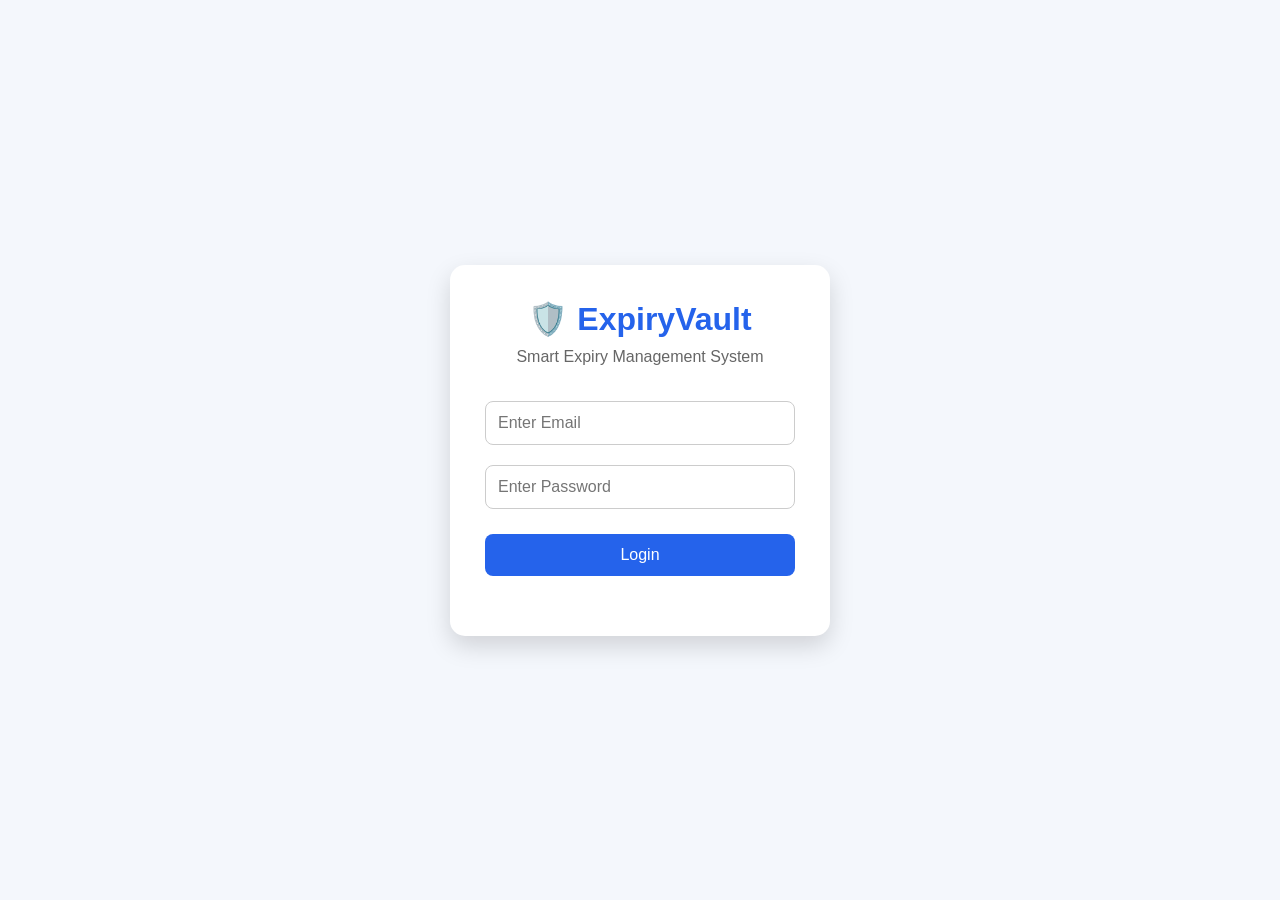
==== frontend/login.html @ ec287362 "Initial commit" ====
<!DOCTYPE html>
<html lang="en">

<head>
    <meta charset="UTF-8">
    <meta name="viewport" content="width=device-width, initial-scale=1.0">
    <title>ExpiryVault Login</title>

    <link rel="stylesheet" href="css/style.css">
</head>

<body>

<div class="login-container">

    <div class="login-box">

        <h1>🛡️ ExpiryVault</h1>

        <p>Smart Expiry Management System</p>

        <input
            id="email"
            type="email"
            placeholder="Enter Email">

        <input
            id="password"
            type="password"
            placeholder="Enter Password">

        <button onclick="login()">
            Login
        </button>

        <p id="message"></p>

    </div>

</div>

<script src="js/script.js"></script>

</body>

</html>
---- frontend/css/style.css ----
*{
    margin:0;
    padding:0;
    box-sizing:border-box;
    font-family:Arial, Helvetica, sans-serif;
}

body{
    background:#f4f7fc;
    color:#333;
}

/* Login Page */

.login-container{
    width:100%;
    height:100vh;
    display:flex;
    justify-content:center;
    align-items:center;
}

.login-box{
    width:380px;
    background:#fff;
    padding:35px;
    border-radius:15px;
    box-shadow:0 10px 25px rgba(0,0,0,0.15);
    text-align:center;
}

.login-box h1{
    color:#2563eb;
    margin-bottom:10px;
}

.login-box p{
    color:#666;
    margin-bottom:25px;
}

input{
    width:100%;
    padding:12px;
    margin:10px 0;
    border:1px solid #ccc;
    border-radius:8px;
    font-size:16px;
}

button{
    width:100%;
    padding:12px;
    margin-top:15px;
    border:none;
    border-radius:8px;
    background:#2563eb;
    color:white;
    font-size:16px;
    cursor:pointer;
    transition:.3s;
}

button:hover{
    background:#1d4ed8;
}

/* Dashboard */

header{
    background:#2563eb;
    color:white;
    padding:18px 30px;
    display:flex;
    justify-content:space-between;
    align-items:center;
}

.logout-btn{
    background:#ef4444;
    padding:10px 18px;
    border-radius:6px;
    cursor:pointer;
    color:white;
    border:none;
}

.container{
    width:95%;
    margin:30px auto;
}

/* Cards */

.cards{
    display:grid;
    grid-template-columns:repeat(auto-fit,minmax(220px,1fr));
    gap:20px;
    margin-bottom:30px;
}

.stat-card{
    background:white;
    border-radius:12px;
    padding:20px;
    box-shadow:0 5px 15px rgba(0,0,0,.1);
}

.stat-card h2{
    color:#2563eb;
    margin-bottom:10px;
}

/* Form */

.form-box{
    background:white;
    padding:25px;
    border-radius:12px;
    box-shadow:0 5px 15px rgba(0,0,0,.1);
    margin-bottom:30px;
}

/* Product Cards */

#productList{
    display:grid;
    grid-template-columns:repeat(auto-fit,minmax(280px,1fr));
    gap:20px;
}

.card{
    background:white;
    padding:20px;
    border-radius:12px;
    box-shadow:0 5px 15px rgba(0,0,0,.1);
}

.card h3{
    color:#2563eb;
    margin-bottom:10px;
}

.card p{
    margin:6px 0;
}

.card button{
    width:48%;
    margin-top:10px;
}

.edit-btn{
    background:#f59e0b;
}

.delete-btn{
    background:#ef4444;
}

.edit-btn:hover{
    background:#d97706;
}

.delete-btn:hover{
    background:#dc2626;
}
#alertBox{

    background:#fff3cd;
    color:#856404;
    padding:15px;
    border-radius:10px;
    border:1px solid #ffeeba;
    margin:20px 0;
    display:none;

}
#categorySummary{

    display:flex;
    flex-wrap:wrap;
    gap:15px;
    margin:20px 0;

}

.summary-card{

    background:#2563eb;
    color:white;
    padding:15px 20px;
    border-radius:10px;
    font-weight:bold;
    box-shadow:0 5px 10px rgba(0,0,0,.15);

}
.download-btn{

    background:#16a34a;
    color:white;
    border:none;
    padding:12px 18px;
    border-radius:8px;
    cursor:pointer;
    margin-bottom:15px;

}

.download-btn:hover{

    background:#15803d;

}
/* ================= RESPONSIVE ================= */

@media (max-width:768px){

header{

display:flex;
flex-direction:column;
gap:10px;
text-align:center;

}

.container{

padding:15px;

}

.cards{

display:flex;
flex-direction:column;
gap:15px;

}

.stat-card{

width:100%;

}

.form-box{

width:100%;

}

input,
select,
textarea,
button{

width:100%;
box-sizing:border-box;

}

.chart-container{

width:100%;

}

#categorySummary{

display:flex;
flex-direction:column;

}

.summary-card{

width:100%;
margin-bottom:10px;

}

.card{

width:100%;

}

.notification-panel{

width:95%;

}

.logout-btn,
#darkModeBtn,
.bell-btn{

width:100%;

}

}
.welcome-banner{

background:linear-gradient(135deg,#3498db,#2ecc71);

color:white;

padding:25px;

border-radius:15px;

margin:20px;

text-align:center;

box-shadow:0 5px 15px rgba(0,0,0,.15);

}
/* ================= DARK MODE ================= */

.dark-mode {
    background: #121212;
    color: white;
}

.dark-mode .container,
.dark-mode .form-box,
.dark-mode .card,
.dark-mode .stat-card,
.dark-mode .summary-card,
.dark-mode .ai-box {
    background: #1e1e1e;
    color: white;
    border: 1px solid #333;
}

.dark-mode input,
.dark-mode select,
.dark-mode textarea {
    background: #2b2b2b;
    color: white;
    border: 1px solid #555;
}

.dark-mode button {
    background: #3498db;
    color: white;
}
.dark-mode .chart-container{

    background:#1f1f1f;

}
.chart-container{

    width:90%;

    max-width:700px;

    margin:30px auto;

    background:white;

    padding:20px;

    border-radius:10px;

    box-shadow:0 0 10px rgba(0,0,0,0.1);

}
.bell-btn{

    background:#3498db;
    color:white;
    border:none;
    padding:10px 15px;
    border-radius:50px;
    cursor:pointer;
    font-size:18px;

}

.notification-panel{

    display:none;
    width:350px;
    background:white;
    border-radius:10px;
    padding:15px;
    margin:20px auto;
    box-shadow:0 0 10px rgba(0,0,0,0.2);

}

.dark-mode .notification-panel{

    background:#1f1f1f;
    color:white;

}

/* Responsive */

@media(max-width:768px){

header{
    flex-direction:column;
    gap:15px;
}

.container{
    width:92%;
}
.ai-box{

    background:white;
    padding:20px;
    border-radius:12px;
    margin-top:30px;
    box-shadow:0 5px 15px rgba(0,0,0,.1);

}

.ai-box textarea{

    width:100%;
    height:120px;
    resize:none;
    padding:10px;
    border-radius:8px;

}

#aiResponse{

    margin-top:20px;
    background:#f4f4f4;
    padding:15px;
    border-radius:8px;
    min-height:60px;

}
}
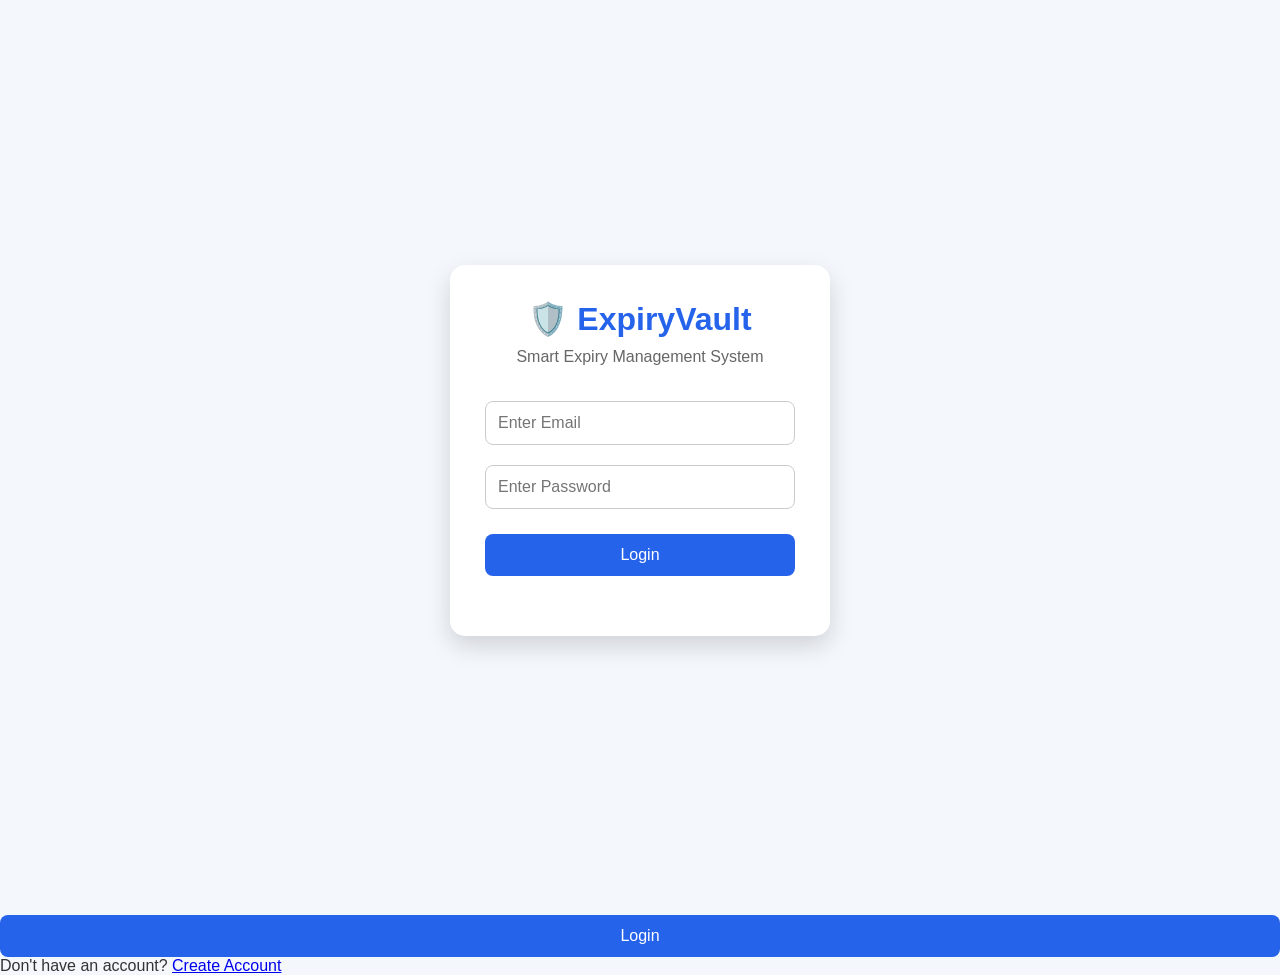
==== commit f308508e: "Added register page" ====
--- a/frontend/login.html
+++ b/frontend/login.html
@@ -38,6 +38,16 @@
     </div>
 
 </div>
+<button onclick="login()" class="login-btn">
+    Login
+</button>
+
+<p class="signup-text">
+    Don't have an account?
+    <a href="register.html">Create Account</a>
+</p>
+
+<p id="message"></p>
 
 <script src="js/script.js"></script>
 
--- a/frontend/css/style.css
+++ b/frontend/css/style.css
@@ -433,7 +433,21 @@
     border-radius:8px;
 
 }
-
+.signup-text{
+    text-align:center;
+    margin-top:20px;
+    font-size:15px;
+}
+
+.signup-text a{
+    color:#007bff;
+    text-decoration:none;
+    font-weight:bold;
+}
+
+.signup-text a:hover{
+    text-decoration:underline;
+}
 #aiResponse{
 
     margin-top:20px;
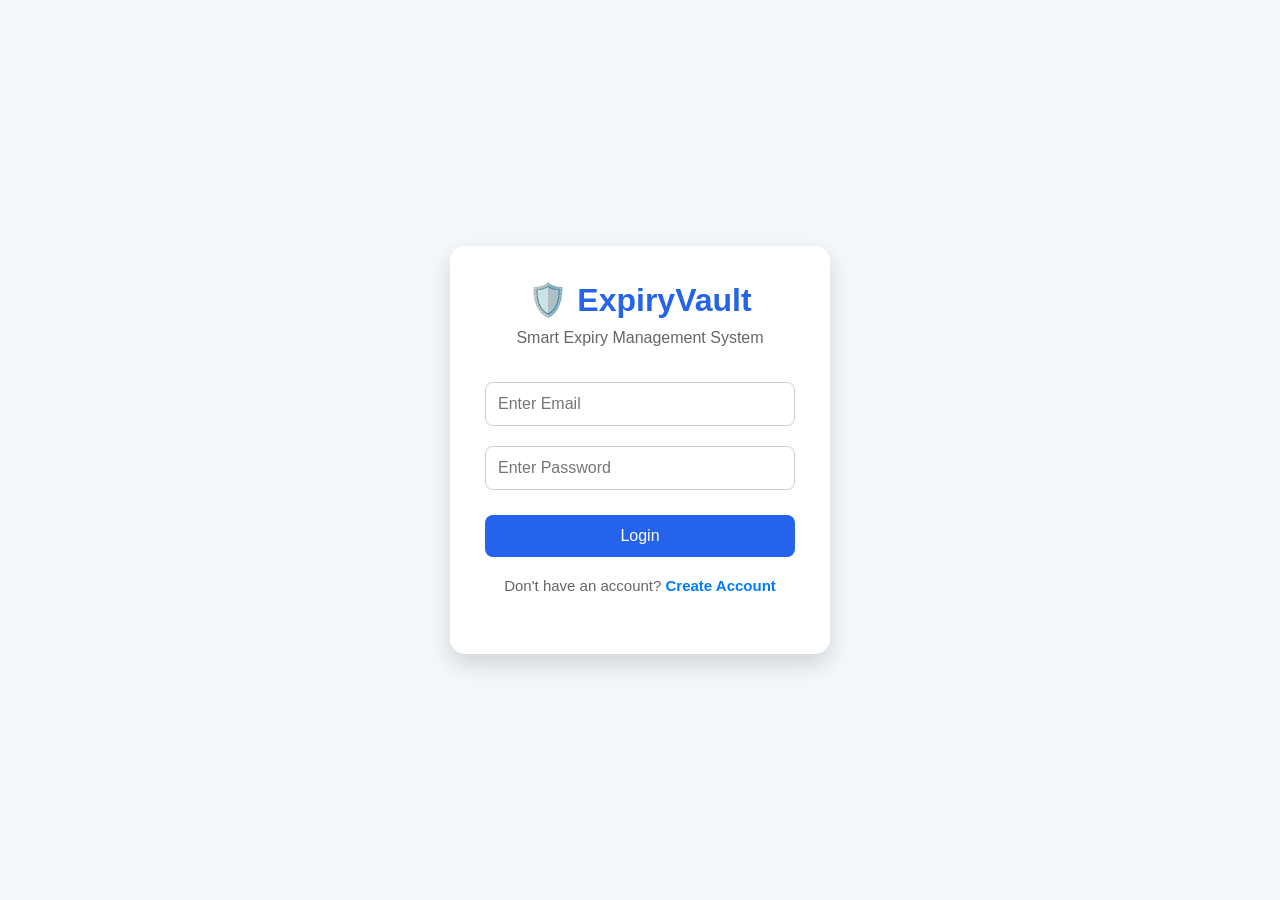
==== commit fd727511: "Fix signup link" ====
--- a/frontend/login.html
+++ b/frontend/login.html
@@ -32,22 +32,15 @@
         <button onclick="login()">
             Login
         </button>
-
+<p class="signup-text">
+    Don't have an account?
+    <a href="register.html">Create Account</a>
+</p>
         <p id="message"></p>
 
     </div>
 
 </div>
-<button onclick="login()" class="login-btn">
-    Login
-</button>
-
-<p class="signup-text">
-    Don't have an account?
-    <a href="register.html">Create Account</a>
-</p>
-
-<p id="message"></p>
 
 <script src="js/script.js"></script>
 
--- a/frontend/css/style.css
+++ b/frontend/css/style.css
@@ -401,7 +401,21 @@
     color:white;
 
 }
-
+.signup-text{
+    text-align:center;
+    margin-top:20px;
+    font-size:15px;
+}
+
+.signup-text a{
+    color:#007bff;
+    text-decoration:none;
+    font-weight:bold;
+}
+
+.signup-text a:hover{
+    text-decoration:underline;
+}
 /* Responsive */
 
 @media(max-width:768px){
@@ -433,21 +447,6 @@
     border-radius:8px;
 
 }
-.signup-text{
-    text-align:center;
-    margin-top:20px;
-    font-size:15px;
-}
-
-.signup-text a{
-    color:#007bff;
-    text-decoration:none;
-    font-weight:bold;
-}
-
-.signup-text a:hover{
-    text-decoration:underline;
-}
 #aiResponse{
 
     margin-top:20px;
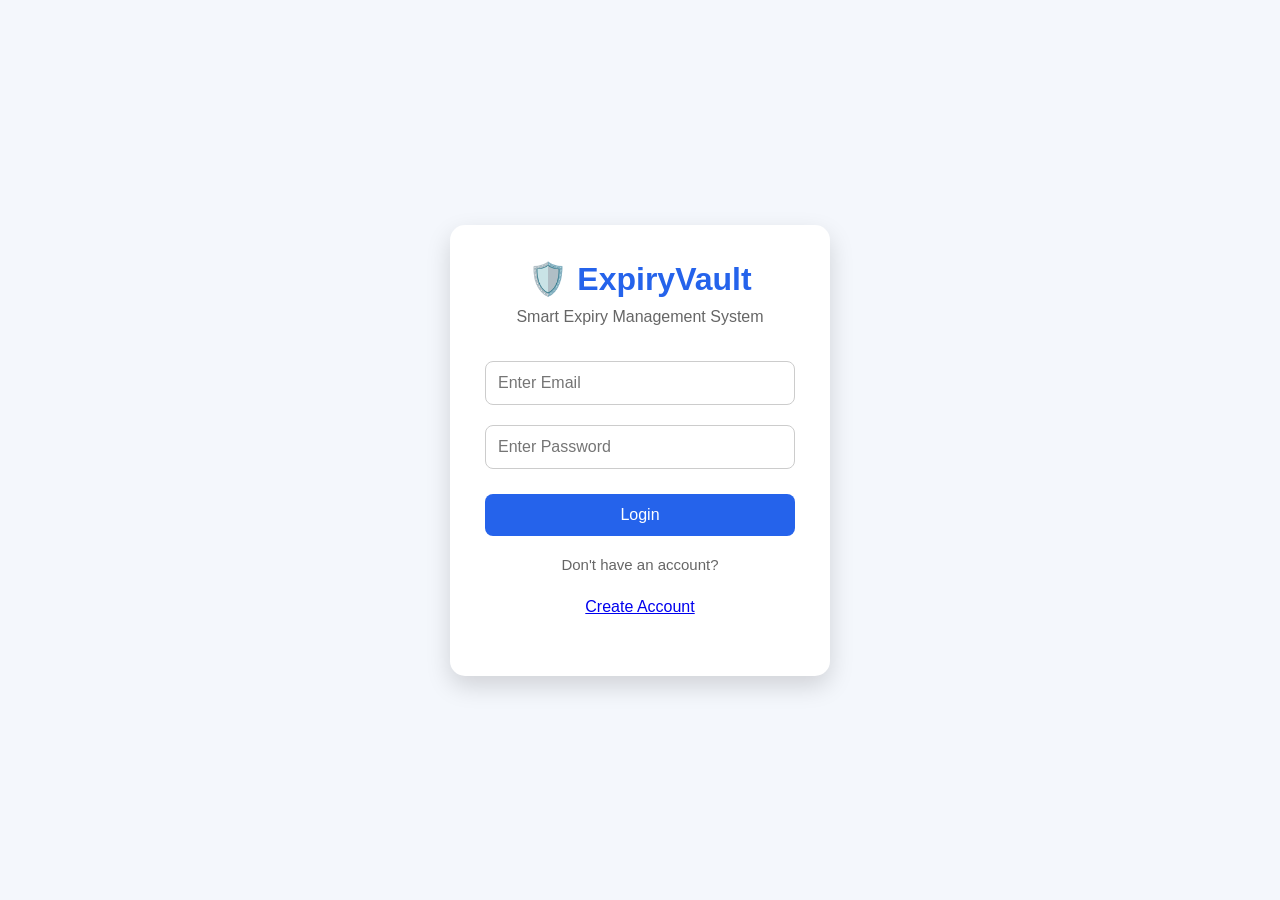
==== commit f9c79622: "Improve signup button UI" ====
--- a/frontend/login.html
+++ b/frontend/login.html
@@ -33,7 +33,8 @@
             Login
         </button>
 <p class="signup-text">
-    Don't have an account?
+    Don't have an account?</p>
+    <p>
     <a href="register.html">Create Account</a>
 </p>
         <p id="message"></p>
--- a/frontend/css/style.css
+++ b/frontend/css/style.css
@@ -405,16 +405,25 @@
     text-align:center;
     margin-top:20px;
     font-size:15px;
-}
-
-.signup-text a{
-    color:#007bff;
+    color:#666;
+}
+
+.signup-btn{
+    display:block;
+    width:100%;
+    text-align:center;
+    margin-top:10px;
+    padding:12px;
+    background:#16a34a;
+    color:white;
     text-decoration:none;
+    border-radius:8px;
     font-weight:bold;
-}
-
-.signup-text a:hover{
-    text-decoration:underline;
+    transition:.3s;
+}
+
+.signup-btn:hover{
+    background:#15803d;
 }
 /* Responsive */
 
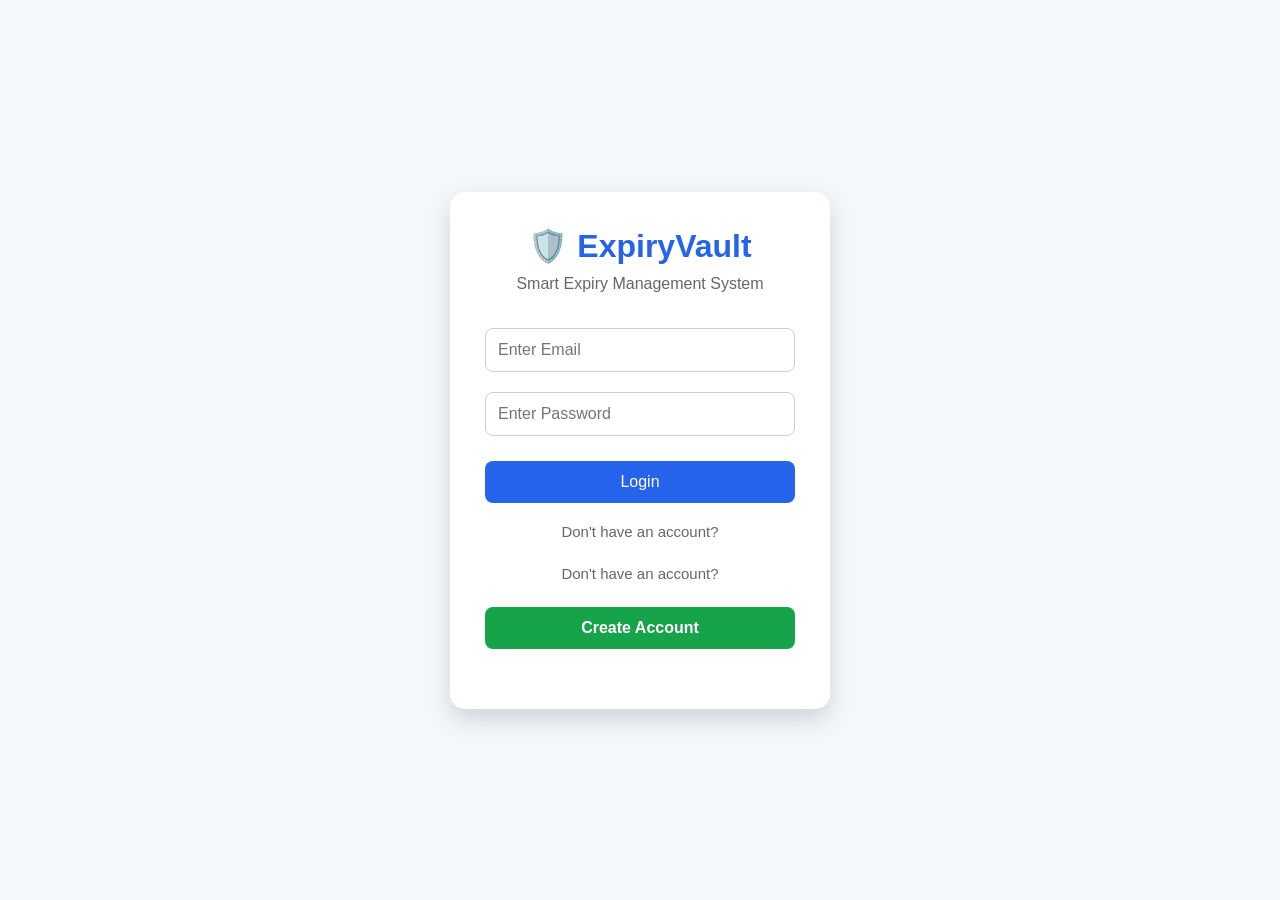
==== commit 2630b518: "Added register button UI" ====
--- a/frontend/login.html
+++ b/frontend/login.html
@@ -34,9 +34,15 @@
         </button>
 <p class="signup-text">
     Don't have an account?</p>
-    <p>
-    <a href="register.html">Create Account</a>
+
+    <p class="signup-text">
+    Don't have an account?
 </p>
+
+<a href="register.html" class="signup-btn">
+    Create Account
+</a>
+
         <p id="message"></p>
 
     </div>
--- a/frontend/css/style.css
+++ b/frontend/css/style.css
@@ -404,6 +404,7 @@
 .signup-text{
     text-align:center;
     margin-top:20px;
+    margin-bottom:10px;
     font-size:15px;
     color:#666;
 }
@@ -411,15 +412,15 @@
 .signup-btn{
     display:block;
     width:100%;
-    text-align:center;
-    margin-top:10px;
     padding:12px;
     background:#16a34a;
-    color:white;
+    color:#fff;
     text-decoration:none;
-    border-radius:8px;
+    text-align:center;
+    border-radius:8px;
+    font-size:16px;
     font-weight:bold;
-    transition:.3s;
+    margin-top:10px;
 }
 
 .signup-btn:hover{
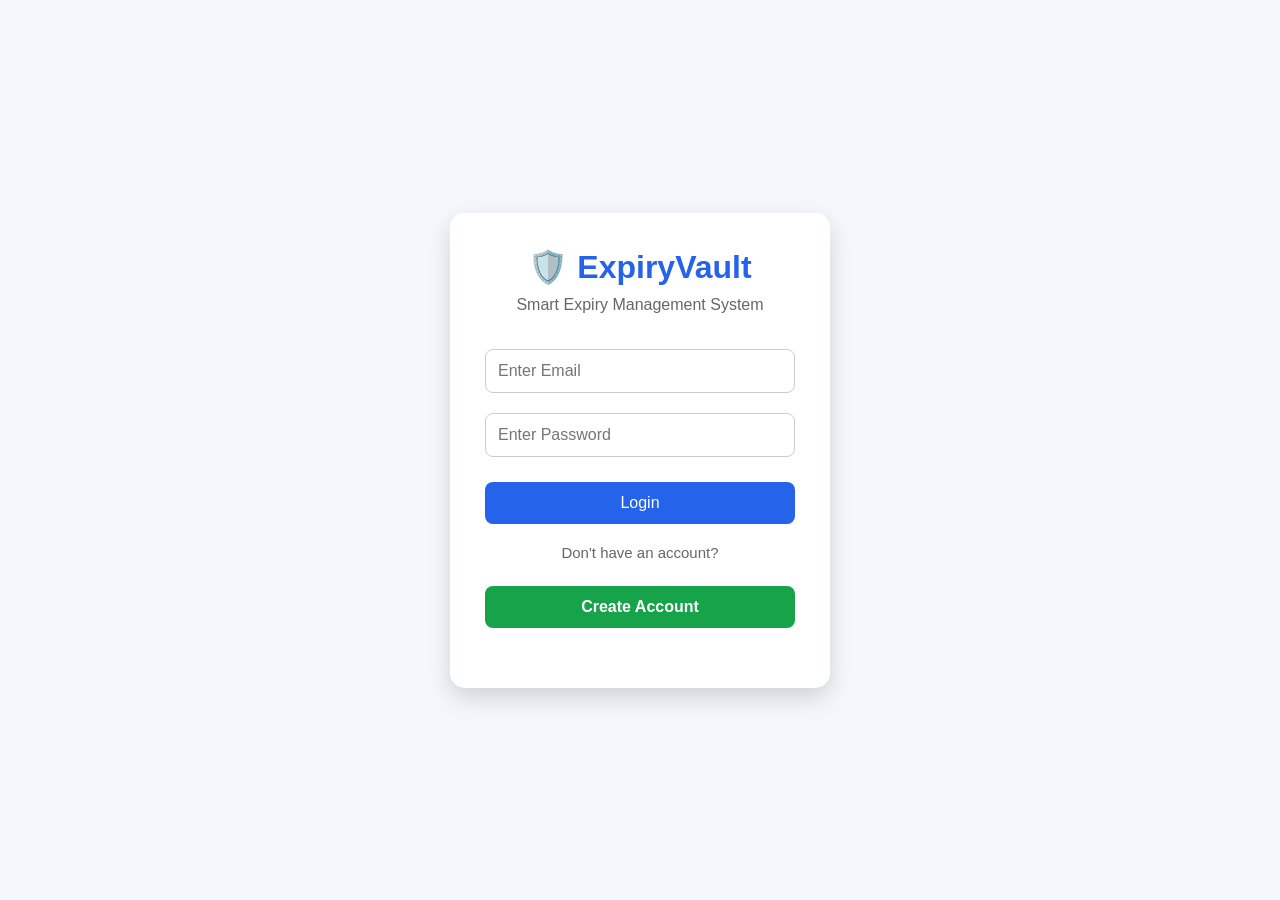
==== commit c35f4a9f: "Remove duplicate Create Account text" ====
--- a/frontend/login.html
+++ b/frontend/login.html
@@ -35,10 +35,6 @@
 <p class="signup-text">
     Don't have an account?</p>
 
-    <p class="signup-text">
-    Don't have an account?
-</p>
-
 <a href="register.html" class="signup-btn">
     Create Account
 </a>
